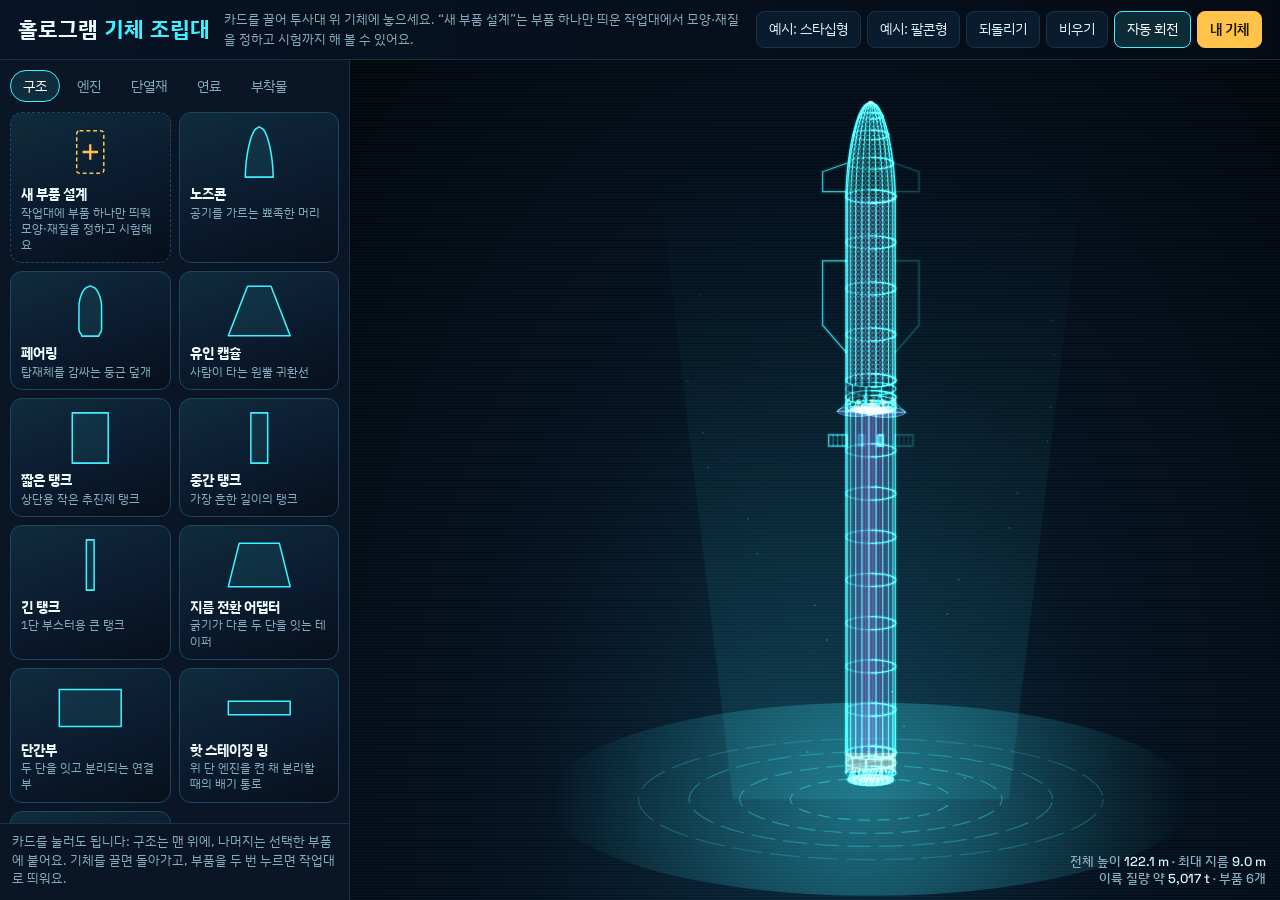
==== index.html @ c2a8437d "홀로그램 기체 조립대: 카드·홀로그램 조립, 구조 설계, 작업대, 구조 시험 5종, 확장 모듈 API(HOLO), AI 분담 지시서 Co-Authored-By: Claude Opu" ====
<!DOCTYPE html>
<html lang="ko">
<head>
<meta charset="utf-8">
<meta name="viewport" content="width=device-width,initial-scale=1">
<title>홀로그램 기체 조립대</title>
<link rel="preconnect" href="https://fonts.googleapis.com">
<link href="https://fonts.googleapis.com/css2?family=IBM+Plex+Sans+KR:wght@400;600;700&family=Space+Grotesk:wght@500;700&display=swap" rel="stylesheet">
<link rel="stylesheet" href="css/style.css">
</head>
<body>
<div class="app">
 <header>
  <h1>홀로그램 <span>기체 조립대</span></h1>
  <p>카드를 끌어 투사대 위 기체에 놓으세요. “새 부품 설계”는 부품 하나만 띄운 작업대에서 모양·재질을 정하고 시험까지 해 볼 수 있어요.</p>
  <div class="tb">
   <button class="b" id="exSS">예시: 스타십형</button><button class="b" id="exF9">예시: 팔콘형</button>
   <button class="b" id="undo">되돌리기</button><button class="b" id="clear">비우기</button><button class="b on" id="spin">자동 회전</button><button class="b hot" id="shipsBtn" aria-expanded="false">내 기체</button>
  </div>
  <div class="pop" id="pop" hidden>
   <h3>기체 저장하기</h3>
   <div class="save"><input id="shipName" placeholder="기체 이름" maxlength="40"><button class="b hot" id="shipSave">저장</button></div>
   <ul class="ships" id="ships"></ul>
   <div class="tb"><button class="b" id="exp">파일로 내보내기</button><button class="b" id="impBtn">파일 가져오기</button><input type="file" id="imp" accept="application/json,.json" hidden></div>
  </div>
 </header>
 <aside class="deck">
  <div class="cats" id="cats" role="tablist"></div>
  <div class="cards" id="cards"></div>
  <div class="editor" id="editor" hidden></div>
  <p class="hint" id="hint">카드를 눌러도 됩니다: 구조는 맨 위에, 나머지는 선택한 부품에 붙어요. 기체를 끌면 돌아가고, 부품을 두 번 누르면 작업대로 띄워요.</p>
 </aside>
 <main class="stage" id="stage">
  <canvas id="cv"></canvas>
  <div class="mode" id="mode" hidden></div>
  <div class="selbox" id="selbox" hidden></div>
  <div class="hud" id="hud" hidden></div>
  <div class="empty" id="empty" hidden>투사대가 비어 있어요. 구조 카드나 “새 부품 설계”부터 시작해 보세요</div>
  <div class="info" id="info"></div>
  <div class="toast" id="toast"></div>
 </main>
</div>
<script src="js/01-data.js"></script>
<script src="js/02-shape.js"></script>
<script src="js/03-state.js"></script>
<script src="js/04-physics.js"></script>
<script src="js/05-deck.js"></script>
<script src="js/06-editor.js"></script>
<script src="js/07-test-run.js"></script>
<script src="js/08-render.js"></script>
<script src="js/09-test-fx.js"></script>
<script src="js/10-io.js"></script>
<script src="js/11-input.js"></script>
<script src="js/12-api.js"></script>
<!-- 확장 모듈: 각 AI는 자기 파일 한 줄만 여기에 추가합니다 (핵심 파일은 고치지 않기) -->
<!-- <script src="js/ext/structure-lab.js"></script>   GPT: 구조 시험 시뮬레이션 -->
<!-- <script src="js/ext/insulation-lab.js"></script>  Gemini: 단열재 실험 -->
<!-- <script src="js/ext/engine-lab.js"></script>      Grok: 엔진 설계·시험·이미지 -->
<script src="js/99-boot.js"></script>
</body>
</html>
---- css/style.css ----
/* VOICE everyday — 만들고 시험하는 작업대
   IDEA 공상과학 격납고의 홀로그램 투사대와 시험장: 카드를 올리면 빛으로 조립되고, 부품 하나를 띄워 압력·플라즈마 시험을 건다
   PICTURE 투사대 위 와이어프레임 발사체, 작업대 모드에서는 부품 하나가 크게 떠서 시험 장비에 물린다
   COLOUR 밤 남색 바탕, 홀로그램 청록, 선택·치수는 호박색, 실패는 빨강, 연료는 각자의 색
   TYPE Space Grotesk (제목·숫자) + IBM Plex Sans KR
   LAYOUT 노트북: 왼쪽 카드 덱/설계 패널 · 가운데 투사대, 시험 계기는 오른쪽 위 / 휴대폰: 투사대 위, 덱·패널 아래 */
:root{color-scheme:dark;--bg:#050b14;--panel:#0a1626;--line:#16324a;--ink:#d8f6ff;--mut:#86adbf;--holo:#3ff0ff;--sel:#ffc24a;--warn:#ff5d73;--ok:#5dff9e}
*{box-sizing:border-box;min-width:0}
[hidden]{display:none!important}
html,body{height:100%;margin:0}
body{background:var(--bg);color:var(--ink);font:15px/1.5 "IBM Plex Sans KR",system-ui,sans-serif;overflow:hidden}
button,input,select{font:inherit;color:inherit}
.app{display:grid;grid-template-columns:minmax(280px,350px) minmax(0,1fr);grid-template-rows:auto minmax(0,1fr);height:100%}
header{grid-column:1/-1;display:flex;align-items:center;gap:14px;flex-wrap:wrap;padding:10px 18px;border-bottom:1px solid var(--line);background:linear-gradient(90deg,#071425,#050b14);position:relative;z-index:5}
h1{font:700 22px/1.1 "Space Grotesk","IBM Plex Sans KR",sans-serif;margin:0;color:#e9fbff}
h1 span{color:var(--holo)}
header p{margin:0;color:var(--mut);font-size:13px;flex:1 1 240px}
.tb{display:flex;gap:6px;flex-wrap:wrap}
.b{border:1px solid var(--line);background:#0b1b2e;border-radius:8px;padding:7px 12px;font-size:13.5px;cursor:pointer;min-height:36px}
.b:hover{border-color:var(--holo);color:#fff}
.b:disabled{opacity:.4;cursor:default}
.b.on{background:rgba(63,240,255,.14);border-color:var(--holo);color:#fff}
.b.hot{background:var(--sel);border-color:var(--sel);color:#1a1200;font-weight:600}
.b.arm{background:var(--warn);border-color:var(--warn);color:#fff}
.deck{border-right:1px solid var(--line);background:var(--panel);display:flex;flex-direction:column;min-height:0}
.cats{display:flex;gap:4px;padding:10px 10px 6px;flex-wrap:wrap}
.cat{border:1px solid transparent;background:none;border-radius:999px;padding:5px 12px;font-size:13.5px;color:var(--mut);cursor:pointer}
.cat.on{color:#fff;border-color:var(--holo);background:rgba(63,240,255,.1)}
.cat.ed{color:var(--sel)}.cat.ed.on{border-color:var(--sel);background:rgba(255,194,74,.12)}
.cards{flex:1;overflow:auto;padding:4px 10px 16px;display:grid;grid-template-columns:repeat(2,minmax(0,1fr));gap:8px;align-content:start;grid-auto-rows:max-content}
.sec{grid-column:1/-1;font-size:13px;color:var(--mut);margin:6px 2px 0}
.card{position:relative;border:1px solid #1d4664;border-radius:12px;padding:10px 10px 9px;background:linear-gradient(160deg,rgba(63,240,255,.10),rgba(43,140,255,.04) 55%,rgba(5,11,20,.6));cursor:grab;user-select:none;touch-action:pan-y;overflow:hidden}
.card.mine{border-color:#6b5a2a;background:linear-gradient(160deg,rgba(255,194,74,.13),rgba(5,11,20,.6))}
.card.new{border-style:dashed;cursor:pointer}
.card::after{content:"";position:absolute;inset:0;background:linear-gradient(115deg,transparent 30%,rgba(255,255,255,.10) 45%,transparent 60%);transform:translateX(-120%);transition:transform .6s;pointer-events:none}
.card:hover::after{transform:translateX(120%)}
.card:hover{border-color:var(--holo)}
.card svg,.card img{width:100%;height:58px;display:block;object-fit:contain}
.ic{position:relative;display:block}.ic img{position:absolute;inset:0;background:transparent}
.card b{display:block;font-size:13.5px;line-height:1.3;margin-top:4px;color:#f0fdff}
.card small{display:block;color:var(--mut);font-size:12px;line-height:1.35;margin-top:2px}
.cbtn{position:absolute;top:6px;z-index:2;border:1px solid #6b5a2a;background:#1a1408;border-radius:999px;font-size:12px;padding:1px 8px;cursor:pointer}
.cbtn.del{right:6px}.cbtn.edt{left:6px}
.cbtn.arm{background:var(--warn);border-color:var(--warn);color:#fff}
.dots{display:flex;gap:3px;margin-top:5px}
.dots i{width:16px;height:5px;border-radius:3px;background:#1d3346}
.dots i.ok{background:var(--ok)}.dots i.no{background:var(--warn)}
.deck .hint{margin:0;padding:8px 12px 12px;color:var(--mut);font-size:12.5px;border-top:1px solid var(--line)}
.editor{flex:1;overflow:auto;padding:4px 14px 18px}
.edhead{display:flex;align-items:baseline;gap:8px;margin:4px 0 8px}
.edhead h2{font-size:16px;margin:0;color:var(--sel)}
.edhead small{color:var(--mut);font-size:12.5px}
details{border-top:1px solid var(--line);padding:8px 0}
summary{cursor:pointer;font-weight:600;font-size:14.5px;list-style:none;display:flex;justify-content:space-between;align-items:center;min-height:30px}
summary::-webkit-details-marker{display:none}
summary::after{content:"+";color:var(--mut);font-weight:400}
details[open]>summary::after{content:"−"}
.row{display:grid;grid-template-columns:4.6em minmax(0,1fr);align-items:center;gap:8px;margin:6px 0;font-size:13.5px;color:var(--mut)}
.row input,.row select{background:#06111f;border:1px solid #23506f;border-radius:8px;padding:7px 9px;font-size:16px;width:100%}
.lbl{font-size:13px;color:var(--mut);margin:8px 0 6px}
.shapes{display:grid;grid-template-columns:repeat(4,minmax(0,1fr));gap:6px;margin-bottom:8px}
.shp{border:1px solid #1d4664;background:#081626;border-radius:10px;padding:4px 2px 5px;cursor:pointer;font-size:12.5px;text-align:center}
.shp svg{width:100%;height:32px;display:block}
.shp.on{border-color:var(--sel);background:rgba(255,194,74,.12);color:#fff}
.fld{display:grid;grid-template-columns:5.6em minmax(0,1fr) auto;align-items:center;gap:8px;margin-bottom:5px;font-size:13.5px}
.fld label{color:var(--mut)}
.num{display:flex;align-items:center;gap:4px;white-space:nowrap;color:var(--mut);font-size:13px}
.num input{width:4.8em;background:#06111f;border:1px solid #23506f;border-radius:7px;padding:5px 6px;font-size:16px;text-align:right;font-variant-numeric:tabular-nums}
.props{display:grid;grid-template-columns:repeat(2,minmax(0,1fr));gap:6px 10px}
.props label{display:flex;flex-direction:column;font-size:12.5px;color:var(--mut)}
.props label span{display:flex;align-items:center;gap:4px;white-space:nowrap}
.props input{width:100%;background:#06111f;border:1px solid #23506f;border-radius:7px;padding:5px 6px;font-size:16px;text-align:right;font-variant-numeric:tabular-nums}
.derived{display:grid;grid-template-columns:repeat(3,minmax(0,1fr));gap:6px;margin:8px 0 2px}
.derived div{background:#06111f;border:1px solid var(--line);border-radius:8px;padding:5px 8px;font-size:12px;color:var(--mut)}
.derived b{display:block;font:600 15px/1.2 "Space Grotesk",sans-serif;color:var(--ink);white-space:nowrap}
input[type=range]{-webkit-appearance:none;appearance:none;height:28px;background:transparent;width:100%;cursor:pointer}
input[type=range]::-webkit-slider-runnable-track{height:4px;border-radius:2px;background:linear-gradient(90deg,var(--holo),#1d4664)}
input[type=range]::-moz-range-track{height:4px;border-radius:2px;background:linear-gradient(90deg,var(--holo),#1d4664)}
input[type=range]::-webkit-slider-thumb{-webkit-appearance:none;width:18px;height:18px;border-radius:50%;background:var(--sel);margin-top:-7px;box-shadow:0 0 10px rgba(255,194,74,.7)}
input[type=range]::-moz-range-thumb{width:18px;height:18px;border:0;border-radius:50%;background:var(--sel)}
.tests{display:grid;grid-template-columns:repeat(auto-fill,minmax(58px,1fr));gap:5px;margin:4px 0 8px}
.tbtn{border:1px solid #1d4664;background:#081626;border-radius:10px;padding:6px 2px;cursor:pointer;font-size:12.5px;line-height:1.25;text-align:center;position:relative}
.tbtn.on{border-color:var(--holo);background:rgba(63,240,255,.12);color:#fff}
.tbtn i{display:block;height:4px;border-radius:2px;background:#1d3346;margin:5px 6px 0}
.tbtn i.ok{background:var(--ok)}.tbtn i.no{background:var(--warn)}
.tdesc{font-size:13px;color:var(--mut);margin:0 0 6px}
.res{margin-top:8px;border:1px solid var(--line);border-radius:10px;padding:8px 10px;font-size:13px}
.res.ok{border-color:rgba(93,255,158,.5)}.res.no{border-color:rgba(255,93,115,.6)}
.res b{font-size:14px}
.res.ok b{color:var(--ok)}.res.no b{color:var(--warn)}
.res p{margin:3px 0 0;color:var(--mut)}
.chk{display:flex;align-items:center;gap:8px;font-size:13.5px;color:var(--mut);margin:6px 0}
.chk input{width:18px;height:18px}
.seg{display:flex;gap:4px;margin:6px 0}
.seg button{flex:1;border:1px solid #1d4664;background:#081626;border-radius:8px;padding:6px 4px;font-size:13px;cursor:pointer}
.seg button.on{border-color:var(--holo);background:rgba(63,240,255,.12);color:#fff}
.editor .tb{margin-top:8px}
.note{color:var(--mut);font-size:12.5px;margin:8px 0 0}
.stage{position:relative;min-height:0;overflow:hidden;background:radial-gradient(ellipse at 50% 85%,#0b2a3d 0,#06111f 45%,#03070d 100%)}
.stage canvas{position:absolute;inset:0;width:100%;height:100%;touch-action:none}
.stage::after{content:"";position:absolute;inset:0;pointer-events:none;background:repeating-linear-gradient(0deg,rgba(63,240,255,.035) 0 1px,transparent 1px 3px)}
.selbox{position:absolute;left:16px;top:16px;z-index:2;max-width:min(340px,calc(100% - 32px));border:1px solid #1d4664;border-radius:12px;background:rgba(6,17,31,.88);backdrop-filter:blur(6px);padding:10px 12px}
body.editing .selbox{display:none}
.selbox h2{margin:0;font-size:15px;color:var(--sel)}
.selbox p{margin:2px 0 0;color:var(--mut);font-size:13px}
.chips{display:flex;flex-wrap:wrap;gap:5px;margin:6px 0}
.chip{display:inline-flex;align-items:center;gap:6px;border:1px solid #23506f;border-radius:999px;padding:3px 4px 3px 10px;font-size:12.5px;background:#0b1b2e}
.chip i{width:9px;height:9px;border-radius:50%;display:inline-block}
.chip button{border:0;background:#13304a;border-radius:50%;width:22px;height:22px;cursor:pointer;line-height:1}
.selbox .tb .b{padding:5px 10px;min-height:32px}
.mode{position:absolute;left:16px;top:14px;z-index:2;font:600 13px/1.3 "IBM Plex Sans KR",sans-serif;color:var(--sel);background:rgba(6,17,31,.8);border:1px solid #6b5a2a;border-radius:999px;padding:5px 12px;pointer-events:none}
.hud{position:absolute;right:14px;top:14px;z-index:3;width:min(300px,calc(100% - 28px));border:1px solid var(--holo);border-radius:12px;background:rgba(5,14,26,.9);backdrop-filter:blur(6px);padding:10px 12px;font-size:13px}
.hud h3{margin:0 0 6px;font-size:14.5px;display:flex;justify-content:space-between;gap:8px}
.hud h3 em{font-style:normal;font-size:12.5px;color:var(--mut);font-weight:400}
.hud dl{display:grid;grid-template-columns:auto auto;gap:2px 10px;margin:0}
.hud dt{color:var(--mut)}.hud dd{margin:0;text-align:right;font:500 13.5px "Space Grotesk",sans-serif;white-space:nowrap}
.meter{position:relative;height:12px;border-radius:6px;background:#0e2338;margin:24px 0 22px}
.meter .fill{position:absolute;left:0;top:0;bottom:0;border-radius:6px;background:linear-gradient(90deg,var(--holo),var(--sel))}
.meter .mk{position:absolute;top:-4px;bottom:-4px;width:2px}
.meter .mk span{position:absolute;top:18px;transform:translateX(-50%);font-size:11.5px;white-space:nowrap}
.hud .verdict{margin-top:4px;font-weight:600}
.hud .verdict.ok{color:var(--ok)}.hud .verdict.no{color:var(--warn)}
.info{position:absolute;right:14px;bottom:12px;z-index:2;font:500 13px/1.3 "Space Grotesk","IBM Plex Sans KR",sans-serif;color:var(--mut);text-align:right;pointer-events:none}
.info b{color:var(--ink);font-weight:500}
.toast{position:absolute;left:50%;bottom:48px;transform:translateX(-50%);z-index:4;background:rgba(10,22,38,.95);border:1px solid var(--holo);border-radius:10px;padding:8px 14px;font-size:13.5px;opacity:0;transition:opacity .25s;pointer-events:none;max-width:calc(100% - 32px)}
.toast.on{opacity:1}
.ghost{position:fixed;z-index:30;pointer-events:none;width:120px;opacity:.9;transform:translate(-50%,-60%) rotate(-4deg);box-shadow:0 0 24px rgba(63,240,255,.45)}
.empty{position:absolute;inset:auto 0 30% 0;text-align:center;color:var(--mut);font-size:15px;pointer-events:none;z-index:1}
.pop{position:absolute;right:16px;top:calc(100% + 6px);width:min(340px,calc(100vw - 32px));background:#0a1626;border:1px solid var(--holo);border-radius:12px;padding:12px;box-shadow:0 10px 40px rgba(0,0,0,.6)}
.pop h3{margin:0 0 8px;font-size:15px}
.pop .save{display:flex;gap:6px}
.pop .save input{flex:1;background:#06111f;border:1px solid #23506f;border-radius:8px;padding:7px 9px;font-size:16px}
.ships{list-style:none;margin:10px 0;padding:0;max-height:220px;overflow:auto}
.ships li{display:flex;align-items:center;gap:6px;padding:6px 0;border-top:1px solid var(--line);font-size:13.5px}
.ships li span{flex:1;overflow-wrap:anywhere}
.ships li small{color:var(--mut)}
.ships .b{padding:4px 9px;min-height:30px}
@media(max-width:760px){
.app{grid-template-columns:minmax(0,1fr);grid-template-rows:auto minmax(0,1fr) auto}
.deck{grid-row:3;border-right:0;border-top:1px solid var(--line);height:216px}
body.edpanel .deck{height:min(54svh,440px)}
body.testing .deck{height:min(36svh,300px)}
.cards{flex:0 0 auto;height:166px;grid-template-columns:none;grid-auto-flow:column;grid-auto-columns:136px;overflow-x:auto;overflow-y:hidden}
.sec{display:none}
.card{touch-action:pan-x}
.deck .hint,header p{display:none}
header{padding:8px 16px}h1{font-size:19px}
.b{padding:6px 10px;font-size:13px;min-height:34px}
.selbox{left:10px;top:10px;padding:8px 10px}.selbox p{display:none}
.hud{top:auto;bottom:10px;right:10px;padding:8px 10px}.hud dl{grid-template-columns:auto auto auto auto}
.info{display:none}
.tbtn{font-size:11.5px}
}
@media(prefers-reduced-motion:reduce){.card::after{display:none}}
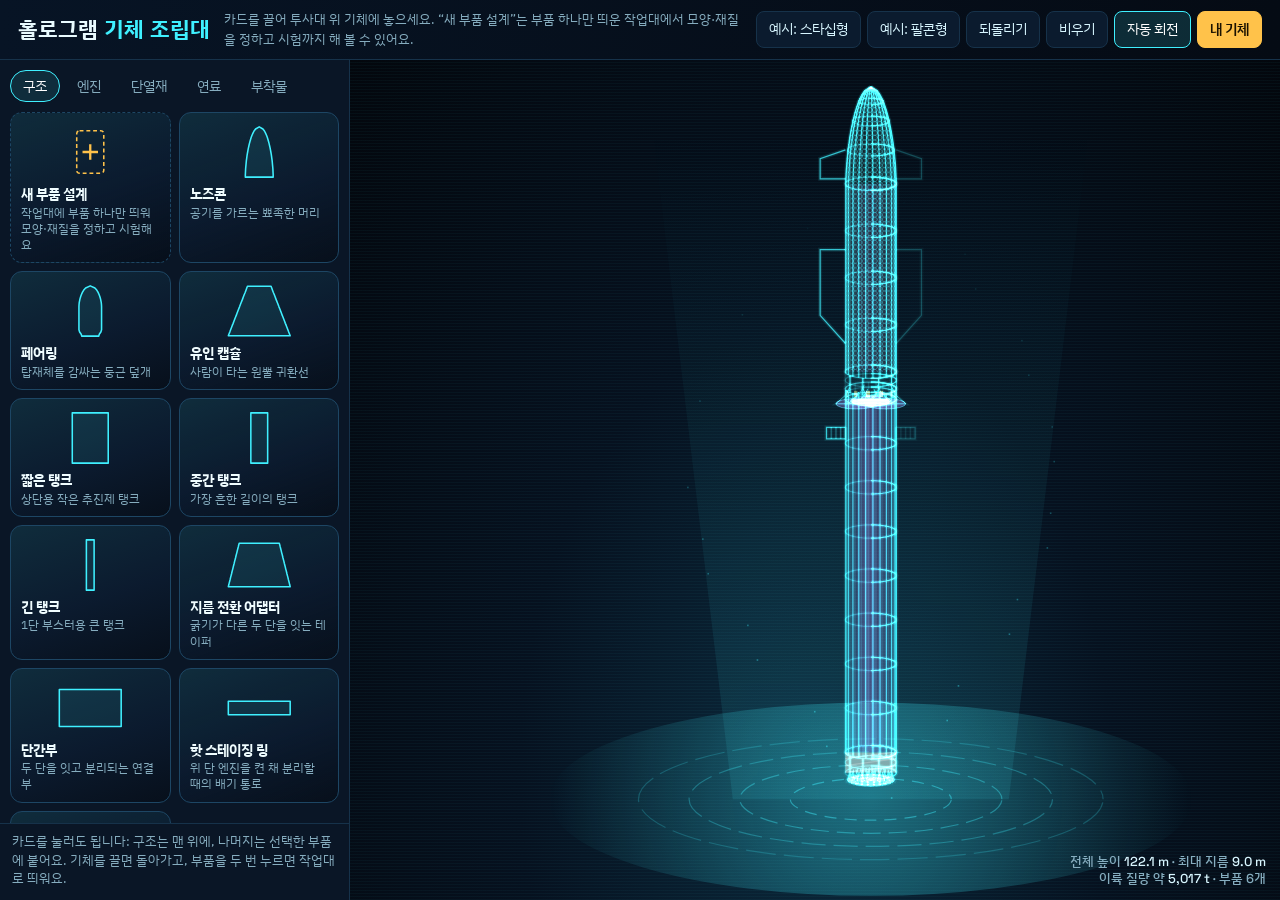
==== commit 9116ca20: "단열재 실험 모듈(Gemini 엔진 연결)과 엔진 카드 이미지(Grok) 추가 - js/ext/insulation-lab.js: Gemini의 다층 단열재 열물리 엔진을 HOLO " ====
--- a/index.html
+++ b/index.html
@@ -54,7 +54,7 @@
 <script src="js/12-api.js"></script>
 <!-- 확장 모듈: 각 AI는 자기 파일 한 줄만 여기에 추가합니다 (핵심 파일은 고치지 않기) -->
 <!-- <script src="js/ext/structure-lab.js"></script>   GPT: 구조 시험 시뮬레이션 -->
-<!-- <script src="js/ext/insulation-lab.js"></script>  Gemini: 단열재 실험 -->
+<script src="js/ext/insulation-lab.js"></script><!-- Gemini 엔진 + Claude 연결: 단열재 실험 -->
 <!-- <script src="js/ext/engine-lab.js"></script>      Grok: 엔진 설계·시험·이미지 -->
 <script src="js/99-boot.js"></script>
 </body>
--- a/css/style.css
+++ b/css/style.css
@@ -36,7 +36,7 @@
 .card:hover::after{transform:translateX(120%)}
 .card:hover{border-color:var(--holo)}
 .card svg,.card img{width:100%;height:58px;display:block;object-fit:contain}
-.ic{position:relative;display:block}.ic img{position:absolute;inset:0;background:transparent}
+.ic{position:relative;display:block}.ic img{position:absolute;inset:0;margin:auto;width:58px;border-radius:8px;box-shadow:0 0 12px rgba(63,240,255,.25)}.ic.has svg{visibility:hidden}
 .card b{display:block;font-size:13.5px;line-height:1.3;margin-top:4px;color:#f0fdff}
 .card small{display:block;color:var(--mut);font-size:12px;line-height:1.35;margin-top:2px}
 .cbtn{position:absolute;top:6px;z-index:2;border:1px solid #6b5a2a;background:#1a1408;border-radius:999px;font-size:12px;padding:1px 8px;cursor:pointer}
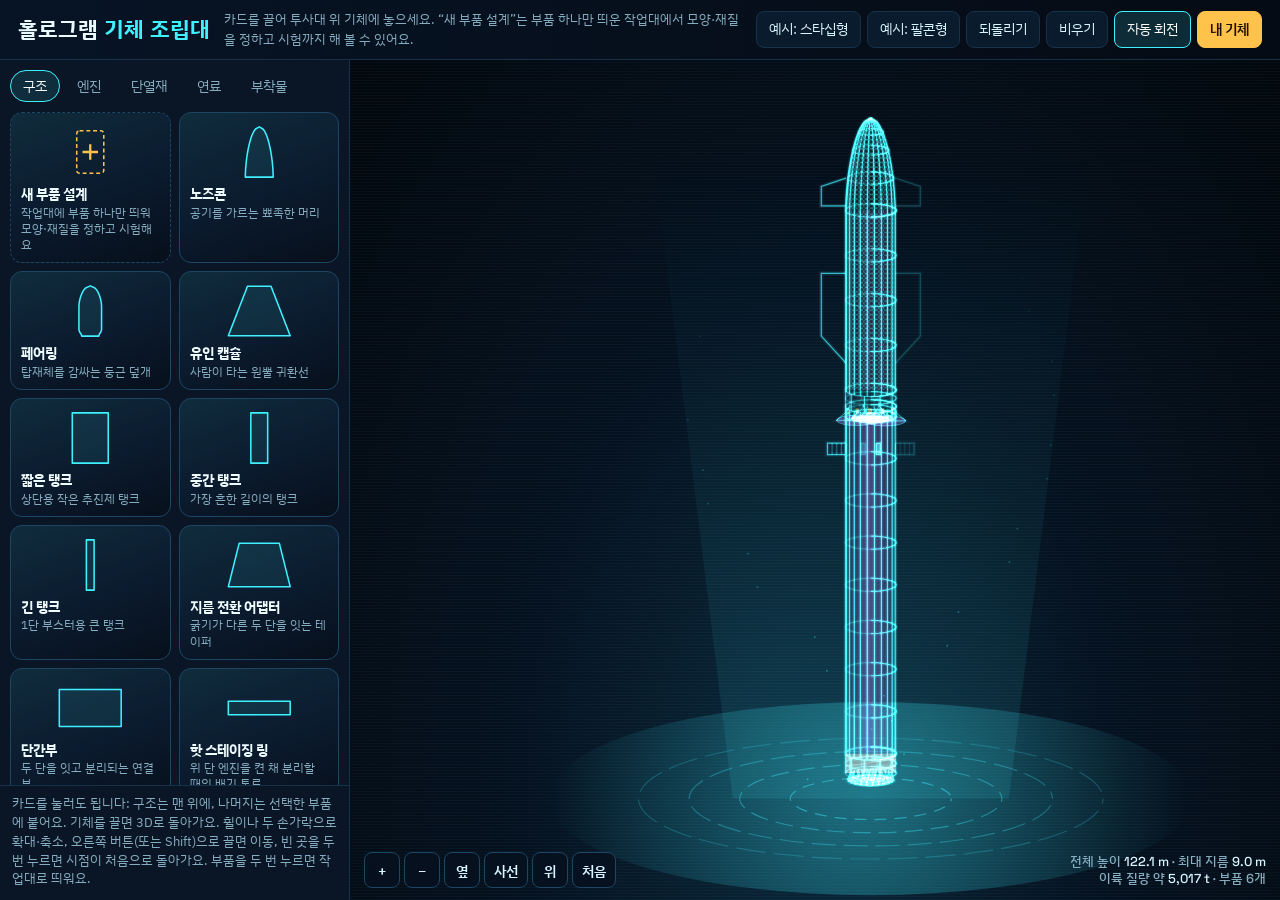
==== commit 0f3d952f: "3D 홀로그램 시점: 회전·확대·축소·이동 - 끌기: 좌우 회전 + 위아래(내려다보는 각도) 회전 - 휠·두 손가락: 커서 위치 기준 확대·축소 (0.25~12배) - 오른쪽·가운" ====
--- a/index.html
+++ b/index.html
@@ -28,7 +28,7 @@
   <div class="cats" id="cats" role="tablist"></div>
   <div class="cards" id="cards"></div>
   <div class="editor" id="editor" hidden></div>
-  <p class="hint" id="hint">카드를 눌러도 됩니다: 구조는 맨 위에, 나머지는 선택한 부품에 붙어요. 기체를 끌면 돌아가고, 부품을 두 번 누르면 작업대로 띄워요.</p>
+  <p class="hint" id="hint">카드를 눌러도 됩니다: 구조는 맨 위에, 나머지는 선택한 부품에 붙어요. 기체를 끌면 3D로 돌아가요. 휠이나 두 손가락으로 확대·축소, 오른쪽 버튼(또는 Shift)으로 끌면 이동, 빈 곳을 두 번 누르면 시점이 처음으로 돌아가요. 부품을 두 번 누르면 작업대로 띄워요.</p>
  </aside>
  <main class="stage" id="stage">
   <canvas id="cv"></canvas>
@@ -36,6 +36,11 @@
   <div class="selbox" id="selbox" hidden></div>
   <div class="hud" id="hud" hidden></div>
   <div class="empty" id="empty" hidden>투사대가 비어 있어요. 구조 카드나 “새 부품 설계”부터 시작해 보세요</div>
+  <div class="viewctl" id="viewctl" role="toolbar" aria-label="홀로그램 시점">
+   <button data-v="in" aria-label="확대" title="확대 (휠 위로)">+</button><button data-v="out" aria-label="축소" title="축소 (휠 아래로)">−</button>
+   <button data-v="side" title="옆에서 보기">옆</button><button data-v="iso" title="비스듬히 보기">사선</button><button data-v="top" title="위에서 보기">위</button>
+   <button data-v="reset" title="시점 처음으로 (빈 곳 두 번 클릭)">처음</button>
+  </div>
   <div class="info" id="info"></div>
   <div class="toast" id="toast"></div>
  </main>
--- a/css/style.css
+++ b/css/style.css
@@ -40,14 +40,15 @@
 .card b{display:block;font-size:13.5px;line-height:1.3;margin-top:4px;color:#f0fdff}
 .card small{display:block;color:var(--mut);font-size:12px;line-height:1.35;margin-top:2px}
 .cbtn{position:absolute;top:6px;z-index:2;border:1px solid #6b5a2a;background:#1a1408;border-radius:999px;font-size:12px;padding:1px 8px;cursor:pointer}
-.cbtn.del{right:6px}.cbtn.edt{left:6px}
+.cbtn.del{right:6px}.cbtn.edt{left:6px}.cbtn.pic{left:6px;top:30px}.cbtn.pic.top{top:6px}
+.edthumb{width:52px;height:52px;border-radius:8px;box-shadow:0 0 12px rgba(63,240,255,.25);align-self:center}
 .cbtn.arm{background:var(--warn);border-color:var(--warn);color:#fff}
 .dots{display:flex;gap:3px;margin-top:5px}
 .dots i{width:16px;height:5px;border-radius:3px;background:#1d3346}
 .dots i.ok{background:var(--ok)}.dots i.no{background:var(--warn)}
 .deck .hint{margin:0;padding:8px 12px 12px;color:var(--mut);font-size:12.5px;border-top:1px solid var(--line)}
 .editor{flex:1;overflow:auto;padding:4px 14px 18px}
-.edhead{display:flex;align-items:baseline;gap:8px;margin:4px 0 8px}
+.edhead{display:flex;align-items:baseline;gap:8px;margin:4px 0 8px;flex-wrap:wrap}
 .edhead h2{font-size:16px;margin:0;color:var(--sel)}
 .edhead small{color:var(--mut);font-size:12.5px}
 details{border-top:1px solid var(--line);padding:8px 0}
@@ -120,6 +121,9 @@
 .meter .mk span{position:absolute;top:18px;transform:translateX(-50%);font-size:11.5px;white-space:nowrap}
 .hud .verdict{margin-top:4px;font-weight:600}
 .hud .verdict.ok{color:var(--ok)}.hud .verdict.no{color:var(--warn)}
+.viewctl{position:absolute;left:14px;bottom:12px;z-index:2;display:flex;gap:4px;flex-wrap:wrap;max-width:calc(100% - 28px)}
+.viewctl button{min-width:36px;height:36px;padding:0 9px;border:1px solid #1d4664;background:rgba(6,17,31,.85);border-radius:8px;font:600 14px "IBM Plex Sans KR",sans-serif;cursor:pointer;color:var(--ink)}
+.viewctl button:hover{border-color:var(--holo)}
 .info{position:absolute;right:14px;bottom:12px;z-index:2;font:500 13px/1.3 "Space Grotesk","IBM Plex Sans KR",sans-serif;color:var(--mut);text-align:right;pointer-events:none}
 .info b{color:var(--ink);font-weight:500}
 .toast{position:absolute;left:50%;bottom:48px;transform:translateX(-50%);z-index:4;background:rgba(10,22,38,.95);border:1px solid var(--holo);border-radius:10px;padding:8px 14px;font-size:13.5px;opacity:0;transition:opacity .25s;pointer-events:none;max-width:calc(100% - 32px)}
@@ -139,6 +143,8 @@
 .app{grid-template-columns:minmax(0,1fr);grid-template-rows:auto minmax(0,1fr) auto}
 .deck{grid-row:3;border-right:0;border-top:1px solid var(--line);height:216px}
 body.edpanel .deck{height:min(54svh,440px)}
+body.testing .viewctl{display:none}
+.viewctl button{height:32px;min-width:32px}
 body.testing .deck{height:min(36svh,300px)}
 .cards{flex:0 0 auto;height:166px;grid-template-columns:none;grid-auto-flow:column;grid-auto-columns:136px;overflow-x:auto;overflow-y:hidden}
 .sec{display:none}
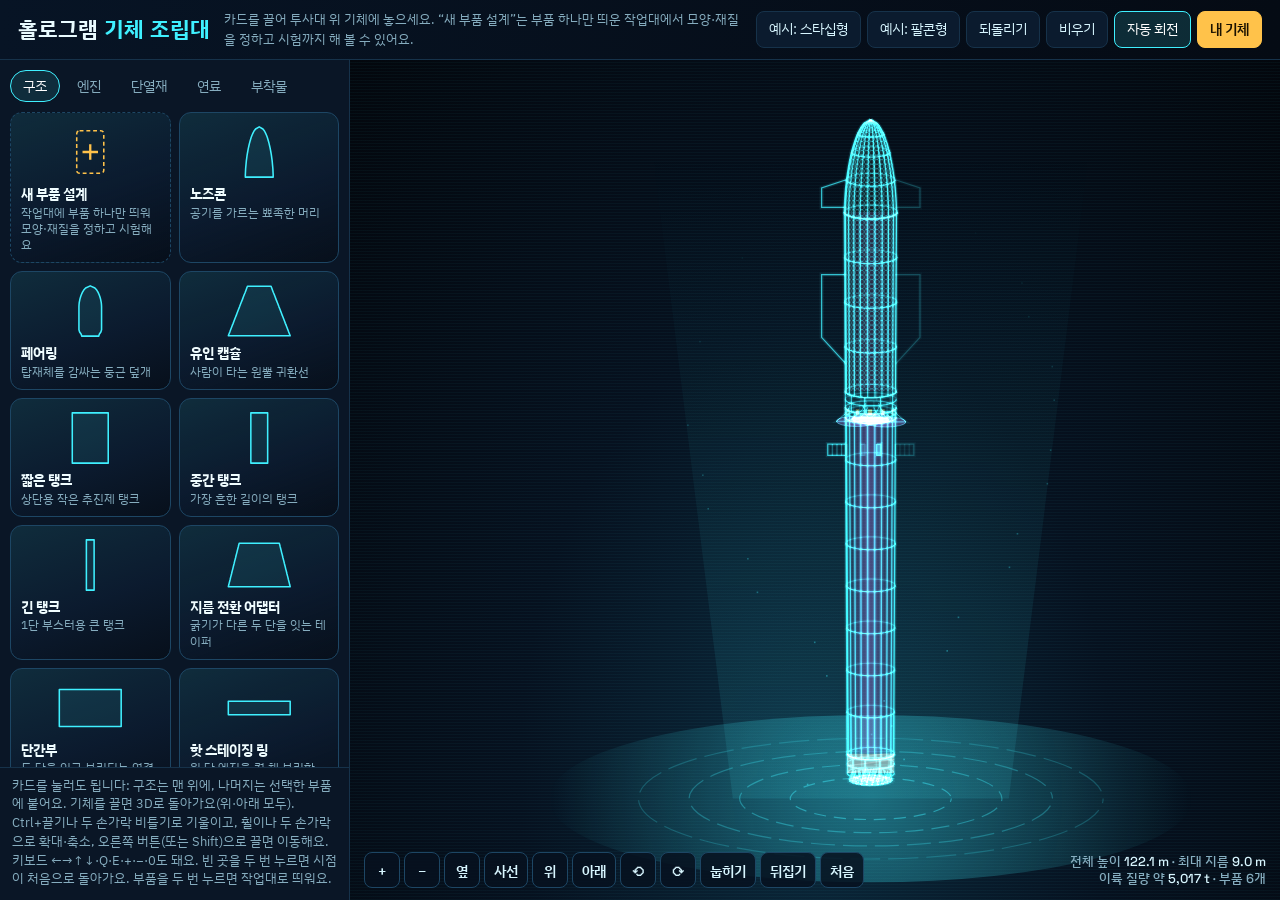
==== commit f5e1a9e0: "자유 회전: 아래에서 보기, 기울이기·눕히기·뒤집기, 키보드 조작 - pitch −90°~90° (위·아래 모두에서 보기) - roll: Ctrl/Alt+끌기, 두 손가락 비틀기," ====
--- a/index.html
+++ b/index.html
@@ -28,7 +28,7 @@
   <div class="cats" id="cats" role="tablist"></div>
   <div class="cards" id="cards"></div>
   <div class="editor" id="editor" hidden></div>
-  <p class="hint" id="hint">카드를 눌러도 됩니다: 구조는 맨 위에, 나머지는 선택한 부품에 붙어요. 기체를 끌면 3D로 돌아가요. 휠이나 두 손가락으로 확대·축소, 오른쪽 버튼(또는 Shift)으로 끌면 이동, 빈 곳을 두 번 누르면 시점이 처음으로 돌아가요. 부품을 두 번 누르면 작업대로 띄워요.</p>
+  <p class="hint" id="hint">카드를 눌러도 됩니다: 구조는 맨 위에, 나머지는 선택한 부품에 붙어요. 기체를 끌면 3D로 돌아가요(위·아래 모두). Ctrl+끌기나 두 손가락 비틀기로 기울이고, 휠이나 두 손가락으로 확대·축소, 오른쪽 버튼(또는 Shift)으로 끌면 이동해요. 키보드 ←→↑↓·Q·E·+·−·0도 돼요. 빈 곳을 두 번 누르면 시점이 처음으로 돌아가요. 부품을 두 번 누르면 작업대로 띄워요.</p>
  </aside>
  <main class="stage" id="stage">
   <canvas id="cv"></canvas>
@@ -38,8 +38,9 @@
   <div class="empty" id="empty" hidden>투사대가 비어 있어요. 구조 카드나 “새 부품 설계”부터 시작해 보세요</div>
   <div class="viewctl" id="viewctl" role="toolbar" aria-label="홀로그램 시점">
    <button data-v="in" aria-label="확대" title="확대 (휠 위로)">+</button><button data-v="out" aria-label="축소" title="축소 (휠 아래로)">−</button>
-   <button data-v="side" title="옆에서 보기">옆</button><button data-v="iso" title="비스듬히 보기">사선</button><button data-v="top" title="위에서 보기">위</button>
-   <button data-v="reset" title="시점 처음으로 (빈 곳 두 번 클릭)">처음</button>
+   <button data-v="side" title="옆에서 보기">옆</button><button data-v="iso" title="비스듬히 보기">사선</button><button data-v="top" title="위에서 보기">위</button><button data-v="below" title="아래에서 올려다보기">아래</button>
+   <button data-v="rl" aria-label="왼쪽으로 기울이기" title="왼쪽으로 기울이기 (Q, Ctrl+끌기)">⟲</button><button data-v="rr" aria-label="오른쪽으로 기울이기" title="오른쪽으로 기울이기 (E)">⟳</button><button data-v="lay" title="옆으로 눕히기 / 세우기">눕히기</button><button data-v="flip" title="거꾸로 뒤집기">뒤집기</button>
+   <button data-v="reset" title="시점 처음으로 (빈 곳 두 번 클릭, 0)">처음</button>
   </div>
   <div class="info" id="info"></div>
   <div class="toast" id="toast"></div>
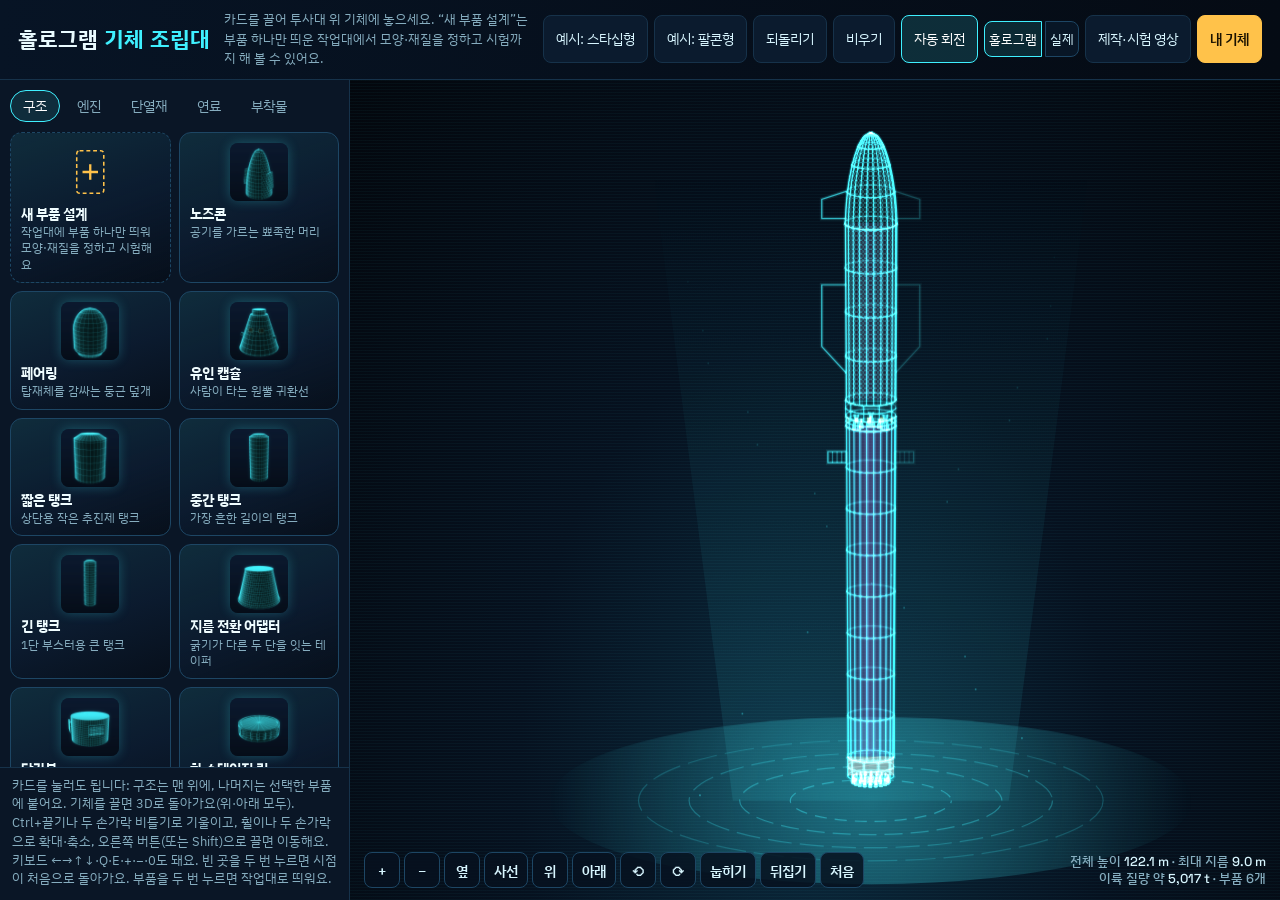
==== commit 5ef71a85: "실제 모드, 카드 그림 68장, 엔진 모양, 제작·시험 영상관 - 실제 모드(js/13-real.js): [홀로그램 | 실제] 전환, 재질 9종·단열재 7종마다 다른 색·광택·질감" ====
--- a/index.html
+++ b/index.html
@@ -15,7 +15,7 @@
   <p>카드를 끌어 투사대 위 기체에 놓으세요. “새 부품 설계”는 부품 하나만 띄운 작업대에서 모양·재질을 정하고 시험까지 해 볼 수 있어요.</p>
   <div class="tb">
    <button class="b" id="exSS">예시: 스타십형</button><button class="b" id="exF9">예시: 팔콘형</button>
-   <button class="b" id="undo">되돌리기</button><button class="b" id="clear">비우기</button><button class="b on" id="spin">자동 회전</button><button class="b hot" id="shipsBtn" aria-expanded="false">내 기체</button>
+   <button class="b" id="undo">되돌리기</button><button class="b" id="clear">비우기</button><button class="b on" id="spin">자동 회전</button><span class="seg" role="group" aria-label="보기"><button class="b" data-look="holo" aria-pressed="true">홀로그램</button><button class="b" data-look="real" aria-pressed="false">실제</button></span><button class="b" id="studioBtn">제작·시험 영상</button><button class="b hot" id="shipsBtn" aria-expanded="false">내 기체</button>
   </div>
   <div class="pop" id="pop" hidden>
    <h3>기체 저장하기</h3>
@@ -58,6 +58,8 @@
 <script src="js/10-io.js"></script>
 <script src="js/11-input.js"></script>
 <script src="js/12-api.js"></script>
+<script src="js/13-real.js"></script>
+<script src="js/14-studio.js"></script>
 <!-- 확장 모듈: 각 AI는 자기 파일 한 줄만 여기에 추가합니다 (핵심 파일은 고치지 않기) -->
 <!-- <script src="js/ext/structure-lab.js"></script>   GPT: 구조 시험 시뮬레이션 -->
 <script src="js/ext/insulation-lab.js"></script><!-- Gemini 엔진 + Claude 연결: 단열재 실험 -->
--- a/css/style.css
+++ b/css/style.css
@@ -158,3 +158,34 @@
 .tbtn{font-size:11.5px}
 }
 @media(prefers-reduced-motion:reduce){.card::after{display:none}}
+/* 보기 전환 [홀로그램 | 실제] + 실제 모습 스튜디오 배경 */
+.seg{display:inline-flex;white-space:nowrap;flex:none}.seg .b{flex:none}.seg .b{border-radius:0}.seg .b:first-child{border-radius:8px 0 0 8px}.seg .b:last-child{border-radius:0 8px 8px 0;margin-left:-1px}
+body.real .stage{background:radial-gradient(ellipse at 50% 35%,#3b4655 0,#1d242e 50%,#0b0f15 100%)}
+body.real .stage::after{display:none}
+/* 제작·시험 영상관 (14-studio.js) */
+.studio{position:fixed;inset:0;z-index:50;background:#030911;display:flex;flex-direction:column}
+.st-head{display:flex;align-items:center;gap:14px;padding:10px 16px;border-bottom:1px solid var(--line);background:linear-gradient(90deg,#071425,#050b14)}
+.st-head b{font:700 19px "Space Grotesk","IBM Plex Sans KR",sans-serif;color:#e9fbff}
+.st-head span{color:var(--mut);font-size:13px;flex:1}
+.st-body{flex:1;min-height:0;display:grid;grid-template-columns:250px minmax(0,1fr)}
+.st-list{overflow:auto;border-right:1px solid var(--line);padding:8px;background:var(--panel)}
+.st-list h4{margin:10px 6px 6px;font-size:12px;color:var(--holo);letter-spacing:.04em}
+.st-item{display:block;width:100%;text-align:left;border:1px solid transparent;background:none;border-radius:8px;padding:8px 10px;cursor:pointer;margin-bottom:4px}
+.st-item b{display:block;font-size:14px}.st-item small{display:block;color:var(--mut);font-size:12px;line-height:1.35}
+.st-item:hover{border-color:var(--line)}.st-item.on{border-color:var(--holo);background:rgba(63,240,255,.1)}
+.st-main{display:flex;flex-direction:column;min-height:0;padding:10px 14px;gap:8px}
+.st-cvw{flex:1;min-height:180px;position:relative}.st-cvw canvas{position:absolute;inset:0;border-radius:8px}
+.st-cap{min-height:64px;border:1px solid var(--line);border-radius:8px;padding:8px 12px;background:var(--panel)}
+.st-cap b{font-size:16px;color:#fff;margin-left:8px}.st-cap p{margin:4px 0 0;color:#cfe9f3;font-size:14px}
+.st-n{font:700 12px "Space Grotesk",sans-serif;color:#1a1200;background:var(--sel);border-radius:999px;padding:2px 8px}
+.st-bar{position:relative;height:26px}.st-bar input{position:absolute;inset:0;width:100%;margin:0;accent-color:var(--sel)}
+.st-ticks{position:absolute;left:0;right:0;top:0;height:8px;z-index:1;pointer-events:none}
+.st-tick{position:absolute;top:-2px;width:12px;height:12px;margin-left:-6px;border-radius:50%;border:2px solid var(--holo);background:#06111f;cursor:pointer;pointer-events:auto;padding:0}
+.st-tick.on{background:var(--sel);border-color:var(--sel)}
+.st-ctl{display:flex;gap:6px;flex-wrap:wrap;align-items:center}
+.st-ctl select{background:#0b1b2e;border:1px solid var(--line);border-radius:8px;padding:6px 8px;min-height:36px}
+.st-sp,.st-opts label{font-size:13px;color:var(--mut);display:inline-flex;gap:6px;align-items:center}
+.st-opts{display:inline-flex;gap:8px;flex-wrap:wrap;margin-left:auto}
+.st-time{font:600 13px "Space Grotesk",sans-serif;color:var(--mut);min-width:70px}
+body.studio-open .app{visibility:hidden}
+@media (max-width:760px){.st-body{grid-template-columns:1fr;grid-template-rows:auto minmax(0,1fr)}.st-list{display:flex;gap:6px;overflow-x:auto;border-right:0;border-bottom:1px solid var(--line);padding:6px}.st-list h4{display:none}.st-item{flex:0 0 auto;width:auto;margin:0}.st-item small{display:none}.st-head span{display:none}.st-opts{margin-left:0}}
